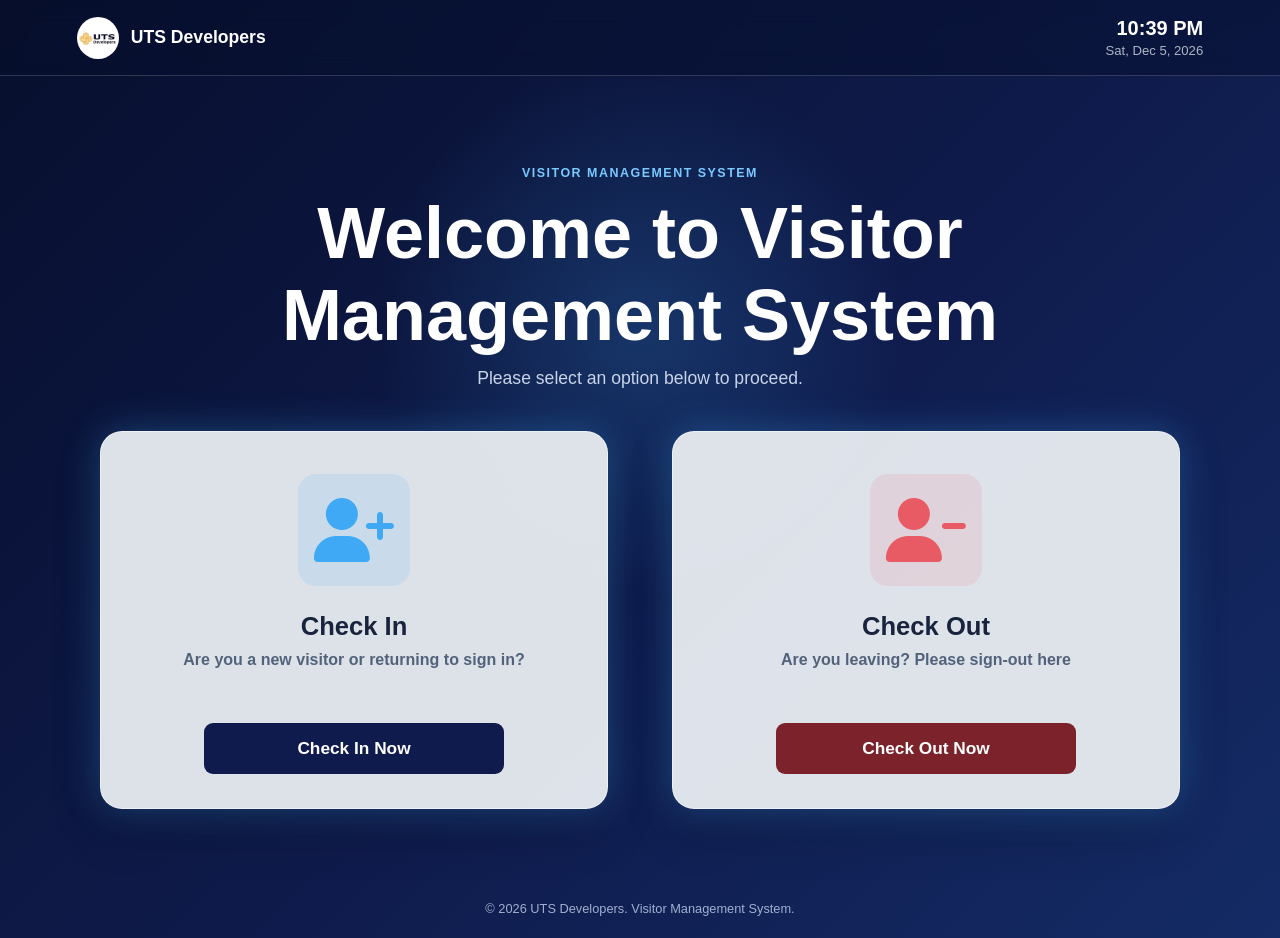
==== index.html @ a4093cd0 "vms frontend" ====
<!DOCTYPE html>
<html lang="en">
<head>
    <meta charset="UTF-8">
    <meta name="viewport" content="width=device-width, initial-scale=1.0">
    <title>Visitor Management System</title>
    <link rel="stylesheet" href="assert/style.css">
    <link rel="stylesheet" href="assert/theme.css">
    <link rel="stylesheet" href="https://cdnjs.cloudflare.com/ajax/libs/font-awesome/6.5.2/css/all.min.css">
</head>
<body>
    <header class="topbar">
        <a class="brand" href="index.html" aria-label="Back to visitor management home">
            <img src="assert/images/logo.jpeg" alt="UTS Developers logo">
            <span>UTS Developers</span>
        </a>
        <div class="time-date" aria-live="polite">
            <strong id="current-time">--:--</strong>
            <span id="current-date">Loading date...</span>
        </div>
    </header>

    <main class="page-content">
        <section class="welcome-copy">
            <p class="eyebrow">Visitor Management System</p>
            <h1>Welcome to Visitor Management System</h1>
            <p>Please select an option below to proceed.</p>
        </section>

        <section class="action-cards" aria-label="Visitor actions">
            <article class="action-card check-in-card">
                <span class="card-icon" aria-hidden="true">
                    <i class="fa-solid fa-user-plus"></i>
                </span>
                <h2>Check In</h2>
                <p>Are you a new visitor or returning to sign in?</p>
                <a class="action-button" href="visitor.html?workflow=check-in">Check In Now</a>
            </article>

            <article class="action-card check-out-card">
                <span class="card-icon" aria-hidden="true">
                    <i class="fa-solid fa-user-minus"></i>
                </span>
                <h2>Check Out</h2>
                <p>Are you leaving? Please sign-out here</p>
                <a class="action-button" href="checkout.html">Check Out Now</a>
            </article>
        </section>
    </main>

    <footer>© 2026 UTS Developers. Visitor Management System.</footer>

    <script src="scripts/theme.js"></script>
    
    <script>
        const timeElement = document.getElementById('current-time');
        const dateElement = document.getElementById('current-date');
        const dateFormatter = new Intl.DateTimeFormat(undefined, {
            weekday: 'short',
            month: 'short',
            day: 'numeric',
            year: 'numeric'
        });

        function updateDateTime() {
            const now = new Date();
            timeElement.textContent = now.toLocaleTimeString([], {
                hour: '2-digit',
                minute: '2-digit'
            });
            dateElement.textContent = dateFormatter.format(now);
        }

        updateDateTime();
        setInterval(updateDateTime, 1000);
    </script>
</body>
</html>
---- assert/style.css ----
:root {
	--navy: #0f1b4c;
	--midnight: #070f2d;
	--blue: #3fa9f5;
	--red: #e85b65;
	--muted: #52627a;
}

* {
	box-sizing: border-box;
}

body {
	min-height: 100vh;
	margin: 0;
	color: #ffffff;
	background:
		radial-gradient(circle at 50% 35%, rgba(63, 169, 245, 0.2), transparent 30%),
		linear-gradient(135deg, var(--midnight), var(--navy) 55%, #142b65);
	font-family: 'Segoe UI', Arial, sans-serif;
}

.topbar {
	display: flex;
	align-items: center;
	justify-content: space-between;
	min-height: 76px;
	padding: 14px clamp(20px, 6vw, 88px);
	border-bottom: 1px solid rgba(255, 255, 255, 0.16);
	background: rgba(7, 15, 45, 0.42);
	backdrop-filter: blur(12px);
}

.brand {
	display: flex;
	align-items: center;
	gap: 12px;
	color: #ffffff;
	font-size: 1.1rem;
	font-weight: 700;
	text-decoration: none;
}

.brand img {
	display: block;
	width: 42px;
	height: 42px;
	border-radius: 50%;
	object-fit: cover;
}

.time-date {
	display: flex;
	flex-direction: column;
	align-items: flex-end;
	gap: 3px;
	text-align: right;
}

.time-date strong {
	font-size: 1.25rem;
}

.time-date span {
	color: #aeb6c4;
	font-size: 0.82rem;
}

.page-content {
	width: min(100% - 32px, 1080px);
	margin: 0 auto;
	padding: clamp(60px, 10vh, 112px) 0 70px;
}

.welcome-copy {
	margin-bottom: 42px;
	text-align: center;
}

.eyebrow {
	margin: 0 0 12px;
	color: #78c9ff;
	font-size: 0.78rem;
	font-weight: 700;
	letter-spacing: 0.12em;
	text-transform: uppercase;
}

h1,
h2,
p {
	margin-top: 0;
}

h1 {
	margin-bottom: 12px;
	font-size: clamp(2.5rem, 6vw, 4.5rem);
}

.welcome-copy > p:last-child {
	margin-bottom: 0;
	color: #c9d4e8;
	font-size: 1.1rem;
}

.action-cards {
	display: grid;
	grid-template-columns: repeat(2, minmax(0, 1fr));
	gap: clamp(22px, 5vw, 64px);
}

.action-card {
	display: flex;
	min-height: 350px;
	align-items: center;
	flex-direction: column;
	padding: 42px 32px 34px;
	border: 1px solid rgba(255, 255, 255, 0.5);
	border-radius: 22px;
	color: #18243d;
	background: rgba(235, 240, 244, 0.94);
	box-shadow: 0 0 38px rgba(63, 169, 245, 0.32), 0 22px 50px rgba(0, 0, 0, 0.2);
	text-align: center;
	transition: transform 180ms ease, box-shadow 180ms ease;
}

.action-card:hover {
	transform: translateY(-6px);
	box-shadow: 0 0 52px rgba(63, 169, 245, 0.55), 0 25px 55px rgba(0, 0, 0, 0.24);
}

.card-icon {
	display: grid;
	width: 112px;
	height: 112px;
	place-items: center;
	margin-bottom: 26px;
	border-radius: 18px;
	color: var(--blue);
	background: rgba(63, 169, 245, 0.13);
	font-size: 4rem;
}

.check-out-card .card-icon {
	color: var(--red);
	background: rgba(232, 91, 101, 0.12);
}

.action-card h2 {
	margin-bottom: 10px;
	font-size: 1.6rem;
}

.action-card p {
	min-height: 48px;
	margin-bottom: 24px;
	color: var(--muted);
	font-weight: 600;
}

.action-button {
	width: min(100%, 300px);
	margin-top: auto;
	border-radius: 9px;
	padding: 15px 20px;
	color: #ffffff;
	background: var(--navy);
	font-size: 1.08rem;
	font-weight: 700;
	text-align: center;
	text-decoration: none;
	transition: filter 180ms ease, transform 180ms ease;
}

.check-out-card .action-button {
	background: #7c222b;
}

.action-button:hover {
	filter: brightness(1.2);
	transform: translateY(-2px);
}

footer {
	padding: 22px;
	color: rgba(216, 232, 255, 0.72);
	font-size: 0.8rem;
	text-align: center;
}

@media (max-width: 620px) {
	.topbar {
		min-height: 104px;
	}

	.action-cards {
		grid-template-columns: 1fr;
	}

	.page-content {
		padding-top: 54px;
	}
}
---- assert/theme.css ----
body[data-theme="light"] {
    --navy: #264653;
    --midnight: #e8f1f2;
    --blue: #2a9d8f;
    --ink: #173042;
    --muted: #526b78;
    color: var(--ink);
    background:
        radial-gradient(circle at 76% 28%, rgba(42, 157, 143, 0.16), transparent 28%),
        linear-gradient(135deg, #f5fbfb, #dceced 54%, #c8e1e2);
}

body[data-theme="light"]::before,
body[data-theme="light"]::after {
    border-color: rgba(42, 157, 143, 0.18);
    background: linear-gradient(145deg, rgba(42, 157, 143, 0.12), rgba(255, 255, 255, 0.04));
    box-shadow: 0 0 100px rgba(42, 157, 143, 0.1), inset 0 0 80px rgba(42, 157, 143, 0.06);
}

body[data-theme="light"] .topbar {
    color: var(--ink);
    border-bottom-color: rgba(38, 70, 83, 0.14);
    background: rgba(255, 255, 255, 0.54);
}

body[data-theme="light"] .brand,
body[data-theme="light"] h1,
body[data-theme="light"] h2,
body[data-theme="light"] .topbar,
body[data-theme="light"] .time-date strong {
    color: var(--ink);
}

body[data-theme="light"] .eyebrow,
body[data-theme="light"] .back-link,
body[data-theme="light"] a:not(.brand):not(.back-link) {
    color: var(--blue);
}

body[data-theme="light"] .glass-card,
body[data-theme="light"] .action-card,
body[data-theme="light"] .login-shell,
body[data-theme="light"] .badge-result,
body[data-theme="light"] .form-card {
    border-color: rgba(38, 70, 83, 0.16);
    color: var(--ink);
    background: rgba(255, 255, 255, 0.78);
}

body[data-theme="light"] .glass-card p,
body[data-theme="light"] .action-card p,
body[data-theme="light"] .intro,
body[data-theme="light"] .time-date span,
body[data-theme="light"] footer {
    color: var(--muted);
}

body[data-theme="light"] input,
body[data-theme="light"] select,
body[data-theme="light"] textarea {
    color: var(--ink);
    border-color: rgba(38, 70, 83, 0.22);
    background: rgba(255, 255, 255, 0.86);
}

body[data-theme="light"] button,
body[data-theme="light"] .action-button,
body[data-theme="light"] .primary-button,
body[data-theme="light"] .submit-button {
    border-color: var(--blue);
}

body[data-theme="light"] .sidebar {
    border-right-color: rgba(38, 70, 83, 0.14);
    background: rgba(255, 255, 255, 0.82);
}

body[data-theme="light"] .sidebar-brand,
body[data-theme="light"] .nav-item,
body[data-theme="light"] .sidebar-logout {
    color: var(--ink);
}

body[data-theme="light"] .nav-item:hover,
body[data-theme="light"] .nav-item.active {
    color: var(--ink);
    background: rgba(42, 157, 143, 0.14);
    box-shadow: inset 3px 0 0 var(--blue), 0 0 20px rgba(42, 157, 143, 0.08);
}

body[data-theme="slate"] {
    --navy: #34495e;
    --midnight: #202b36;
    --blue: #e09f3e;
    --ink: #24313d;
    --muted: #617080;
    color: #ffffff;
    background:
        radial-gradient(circle at 76% 28%, rgba(224, 159, 62, 0.18), transparent 28%),
        linear-gradient(135deg, #202b36, #34495e 54%, #536b7d);
}

body[data-theme="slate"] .eyebrow,
body[data-theme="slate"] .back-link,
body[data-theme="slate"] a:not(.brand):not(.back-link) {
    color: #f0b65a;
}

body[data-theme="slate"] .glass-card,
body[data-theme="slate"] .action-card,
body[data-theme="slate"] .login-shell,
body[data-theme="slate"] .badge-result,
body[data-theme="slate"] .form-card {
    background: rgba(242, 238, 230, 0.94);
    color: var(--ink);
}
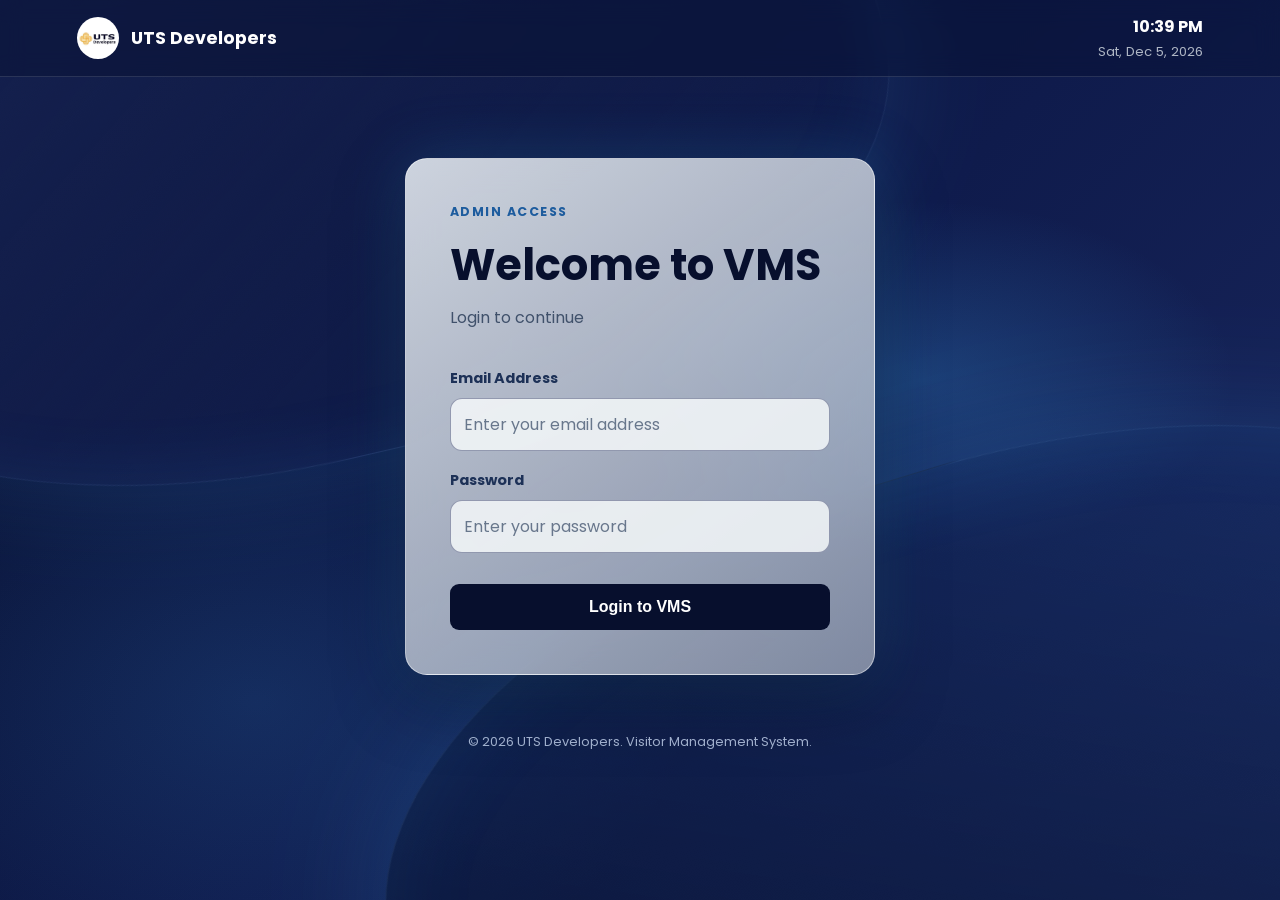
==== commit 6dcf1000: "we rechanged the files for the project" ====
--- a/index.html
+++ b/index.html
@@ -3,10 +3,9 @@
 <head>
     <meta charset="UTF-8">
     <meta name="viewport" content="width=device-width, initial-scale=1.0">
-    <title>Visitor Management System</title>
-    <link rel="stylesheet" href="assert/style.css">
+    <title>Admin Login | Visitor Management System</title>
+    <link rel="stylesheet" href="assert/loginstyle.css">
     <link rel="stylesheet" href="assert/theme.css">
-    <link rel="stylesheet" href="https://cdnjs.cloudflare.com/ajax/libs/font-awesome/6.5.2/css/all.min.css">
 </head>
 <body>
     <header class="topbar">
@@ -20,38 +19,28 @@
         </div>
     </header>
 
-    <main class="page-content">
-        <section class="welcome-copy">
-            <p class="eyebrow">Visitor Management System</p>
-            <h1>Welcome to Visitor Management System</h1>
-            <p>Please select an option below to proceed.</p>
-        </section>
+    <main class="login-shell">
+        <p class="eyebrow">Admin access</p>
+        <h1>Welcome to VMS</h1>
+        <p class="intro">Login to continue</p>
 
-        <section class="action-cards" aria-label="Visitor actions">
-            <article class="action-card check-in-card">
-                <span class="card-icon" aria-hidden="true">
-                    <i class="fa-solid fa-user-plus"></i>
-                </span>
-                <h2>Check In</h2>
-                <p>Are you a new visitor or returning to sign in?</p>
-                <a class="action-button" href="visitor.html?workflow=check-in">Check In Now</a>
-            </article>
+        <form id="login-form" class="login-form" action="#" method="post">
+            <label for="email">Email Address</label>
+            <input type="email" id="email" name="email" placeholder="Enter your email address" autocomplete="email" required>
 
-            <article class="action-card check-out-card">
-                <span class="card-icon" aria-hidden="true">
-                    <i class="fa-solid fa-user-minus"></i>
-                </span>
-                <h2>Check Out</h2>
-                <p>Are you leaving? Please sign-out here</p>
-                <a class="action-button" href="checkout.html">Check Out Now</a>
-            </article>
-        </section>
+            <label for="password">Password</label>
+            <input type="password" id="password" name="password" placeholder="Enter your password" autocomplete="current-password" required>
+
+            <button type="submit" target="_blank">Login to VMS</button>
+        </form>
     </main>
-
+<section class="footer">
     <footer>© 2026 UTS Developers. Visitor Management System.</footer>
+</section>
+<script src="scripts/api.js"></script>
+<script src="scripts/auth.js"></script>
 
     <script src="scripts/theme.js"></script>
-    
     <script>
         const timeElement = document.getElementById('current-time');
         const dateElement = document.getElementById('current-date');
@@ -73,6 +62,20 @@
 
         updateDateTime();
         setInterval(updateDateTime, 1000);
+
+    const loginForm = document.getElementById('login-form');
+   
+    loginForm.addEventListener('submit', async function(event) {
+        event.preventDefault();
+        const email = document.getElementById('email').value.trim();
+        const password = document.getElementById('password').value;
+
+        try {
+            await login(email, password);
+        } catch (error) {
+            alert(error.message || 'Unable to sign in. Please check your details.');
+        }
+    });
     </script>
 </body>
 </html>
--- a/assert/loginstyle.css
+++ b/assert/loginstyle.css
@@ -0,0 +1,239 @@
+@import url('https://fonts.googleapis.com/css2?family=Poppins:wght@400;500;600;700&display=swap');
+
+* {
+    box-sizing: border-box;
+}
+
+:root {
+    --navy: #0F1B4C;
+    --midnight: #070F2D;
+    --blue: #3FA9F5;
+    --mist: #AEB6C4;
+}
+
+body {
+    position: relative;
+    min-height: 100vh;
+    overflow-x: hidden;
+    margin: 0;
+    padding: 24px;
+    color: #ffffff;
+    background:
+        radial-gradient(ellipse at 72% 42%, rgba(63, 169, 245, 0.24), transparent 24%),
+        radial-gradient(ellipse at 20% 78%, rgba(63, 169, 245, 0.14), transparent 30%),
+        linear-gradient(135deg, var(--midnight) 0%, var(--navy) 52%, #1A285F 100%);
+    font-family: 'Poppins', 'Segoe UI', Arial, sans-serif;
+}
+
+body::before,
+body::after {
+    position: fixed;
+    z-index: 0;
+    border: 1px solid rgba(122, 194, 255, 0.12);
+    border-radius: 48%;
+    content: '';
+    pointer-events: none;
+}
+
+body::before {
+    top: -16%;
+    left: -22%;
+    width: 92vw;
+    height: 67vh;
+    background: linear-gradient(145deg, rgba(26, 40, 95, 0.82), rgba(7, 15, 45, 0.08));
+    box-shadow: 0 0 110px rgba(63, 169, 245, 0.16), inset 0 0 80px rgba(63, 169, 245, 0.08);
+    transform: rotate(-13deg);
+}
+
+body::after {
+    right: -25%;
+    bottom: -22%;
+    width: 96vw;
+    height: 70vh;
+    background: linear-gradient(25deg, rgba(5, 12, 38, 0.76), rgba(31, 75, 148, 0.28));
+    box-shadow: 0 0 125px rgba(63, 169, 245, 0.18), inset 0 0 95px rgba(63, 169, 245, 0.08);
+    transform: rotate(-17deg);
+}
+
+.topbar {
+    position: relative;
+    z-index: 1;
+    display: flex;
+    align-items: center;
+    justify-content: space-between;
+    min-height: 76px;
+    margin: -24px -24px 0;
+    padding: 14px clamp(20px, 6vw, 88px);
+    border-bottom: 1px solid rgba(174, 182, 196, 0.18);
+    color: #ffffff;
+    background: rgba(7, 15, 45, 0.38);
+    backdrop-filter: blur(12px);
+}
+
+.brand {
+    display: flex;
+    align-items: center;
+    gap: 12px;
+    color: #ffffff;
+    font-size: 1.1rem;
+    font-weight: 700;
+    text-decoration: none;
+}
+
+.brand img {
+    display: block;
+    width: 42px;
+    height: 42px;
+    border-radius: 50%;
+    object-fit: cover;
+}
+
+.time-date {
+    display: grid;
+    gap: 3px;
+    color: #d8e8ff;
+    font-size: 0.78rem;
+    text-align: right;
+}
+
+.time-date strong {
+    color: #ffffff;
+    font-size: 1rem;
+}
+
+.time-date span {
+    color: var(--mist);
+    font-size: 0.82rem;
+}
+
+.login-shell {
+    position: relative;
+    z-index: 1;
+    width: min(100%, 470px);
+    margin: clamp(44px, 9vh, 96px) auto 0;
+    padding: 44px;
+    border: 1px solid rgba(255, 255, 255, 0.46);
+    border-radius: 22px;
+    background: linear-gradient(145deg, rgba(231, 237, 243, 0.88), rgba(174, 182, 196, 0.7));
+    box-shadow: 0 24px 70px rgba(0, 0, 0, 0.34), 0 0 65px rgba(63, 169, 245, 0.24);
+    backdrop-filter: blur(18px);
+}
+
+.eyebrow {
+    margin: 0 0 12px;
+    color: #1d5c9e;
+    font-size: 0.78rem;
+    font-weight: 700;
+    letter-spacing: 0.12em;
+    text-transform: uppercase;
+}
+
+h1 {
+    margin: 0 0 8px;
+    color: var(--midnight);
+    font-size: 2.7rem;
+}
+
+.intro {
+    margin: 0 0 28px;
+    color: #40516b;
+}
+
+.login-form {
+    display: flex;
+    flex-direction: column;
+    gap: 9px;
+}
+
+label {
+    margin-top: 10px;
+    color: #1d3157;
+    font-size: 0.9rem;
+    font-weight: 700;
+}
+
+input {
+    width: 100%;
+    border: 1px solid rgba(15, 27, 76, 0.4);
+    border-radius: 12px;
+    padding: 13px;
+    color: var(--midnight);
+    background: rgba(245, 248, 250, 0.86);
+    font: inherit;
+}
+
+input::placeholder {
+    color: #68778c;
+    opacity: 1;
+}
+
+input:focus {
+    outline: 2px solid var(--blue);
+    outline-offset: 1px;
+    box-shadow: 0 0 14px rgba(63, 169, 245, 0.38);
+}
+
+button {
+    margin-top: 22px;
+    border: 0;
+    border-radius: 9px;
+    padding: 14px;
+    color: #ffffff;
+    background: var(--midnight);
+    cursor: pointer;
+    font-size: 1rem;
+    font-weight: 700;
+    transition: transform 180ms ease, box-shadow 180ms ease, background 180ms ease;
+}
+
+button:hover {
+    background: #172d69;
+    box-shadow: 0 0 20px rgba(63, 169, 245, 0.48);
+    transform: translateY(-2px);
+}
+
+footer {
+    position: relative;
+    z-index: 1;
+    margin: 58px auto 0;
+    color: rgba(216, 232, 255, 0.72);
+    font-size: 0.8rem;
+    text-align: center;
+}
+
+@media (max-width: 480px) {
+    body {
+        padding: 16px;
+    }
+
+    .topbar {
+        min-height: 90px;
+        margin: -16px -16px 0;
+        padding: 16px;
+    }
+
+    .time-date strong {
+        font-size: 1rem;
+    }
+
+    .time-date span {
+        font-size: 0.7rem;
+    }
+
+    .brand span {
+        display: none;
+    }
+
+    .login-shell {
+        margin-top: 32px;
+        padding: 28px 22px;
+    }
+
+    h1 {
+        font-size: 2.2rem;
+    }
+
+    footer {
+        margin-top: 38px;
+    }
+}
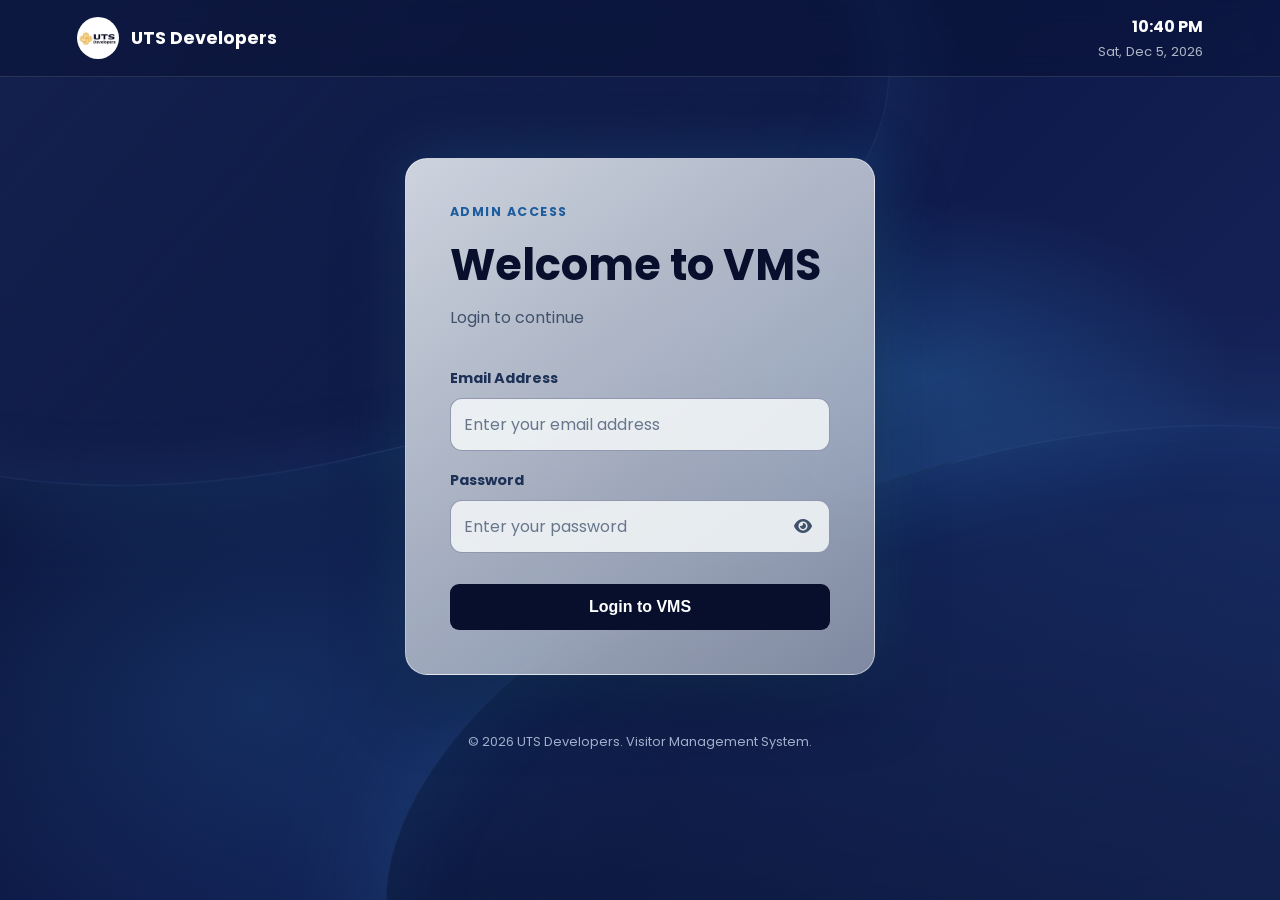
==== commit cea3c927: "Fix malformed API endpoint URLs and simplify logout redirect" ====
--- a/index.html
+++ b/index.html
@@ -6,6 +6,7 @@
     <title>Admin Login | Visitor Management System</title>
     <link rel="stylesheet" href="assert/loginstyle.css">
     <link rel="stylesheet" href="assert/theme.css">
+    <link rel="stylesheet" href="https://cdnjs.cloudflare.com/ajax/libs/font-awesome/6.5.2/css/all.min.css">
 </head>
 <body>
     <header class="topbar">
@@ -29,7 +30,12 @@
             <input type="email" id="email" name="email" placeholder="Enter your email address" autocomplete="email" required>
 
             <label for="password">Password</label>
-            <input type="password" id="password" name="password" placeholder="Enter your password" autocomplete="current-password" required>
+            <div class="password-field">
+                <input type="password" id="password" name="password" placeholder="Enter your password" autocomplete="current-password" required>
+                <button class="password-toggle" id="password-toggle" type="button" aria-label="Show password" title="Show password">
+                    <i class="fa-solid fa-eye" aria-hidden="true"></i>
+                </button>
+            </div>
 
             <button type="submit" target="_blank">Login to VMS</button>
         </form>
@@ -64,6 +70,16 @@
         setInterval(updateDateTime, 1000);
 
     const loginForm = document.getElementById('login-form');
+    const passwordInput = document.getElementById('password');
+    const passwordToggle = document.getElementById('password-toggle');
+
+    passwordToggle.addEventListener('click', function() {
+        const isPasswordVisible = passwordInput.type === 'text';
+        passwordInput.type = isPasswordVisible ? 'password' : 'text';
+        passwordToggle.setAttribute('aria-label', isPasswordVisible ? 'Show password' : 'Hide password');
+        passwordToggle.setAttribute('title', isPasswordVisible ? 'Show password' : 'Hide password');
+        passwordToggle.innerHTML = `<i class="fa-solid ${isPasswordVisible ? 'fa-eye' : 'fa-eye-slash'}" aria-hidden="true"></i>`;
+    });
    
     loginForm.addEventListener('submit', async function(event) {
         event.preventDefault();
--- a/assert/loginstyle.css
+++ b/assert/loginstyle.css
@@ -162,6 +162,36 @@
     font: inherit;
 }
 
+.password-field {
+    position: relative;
+}
+
+.password-field input {
+    padding-right: 48px;
+}
+
+.password-toggle {
+    position: absolute;
+    top: 50%;
+    right: 10px;
+    width: 34px;
+    height: 34px;
+    margin: 0;
+    padding: 0;
+    color: #40516b;
+    background: transparent;
+    transform: translateY(-50%);
+    box-shadow: none;
+}
+
+.password-toggle:hover,
+.password-toggle:focus-visible {
+    color: var(--midnight);
+    background: transparent;
+    box-shadow: none;
+    transform: translateY(-50%);
+}
+
 input::placeholder {
     color: #68778c;
     opacity: 1;
